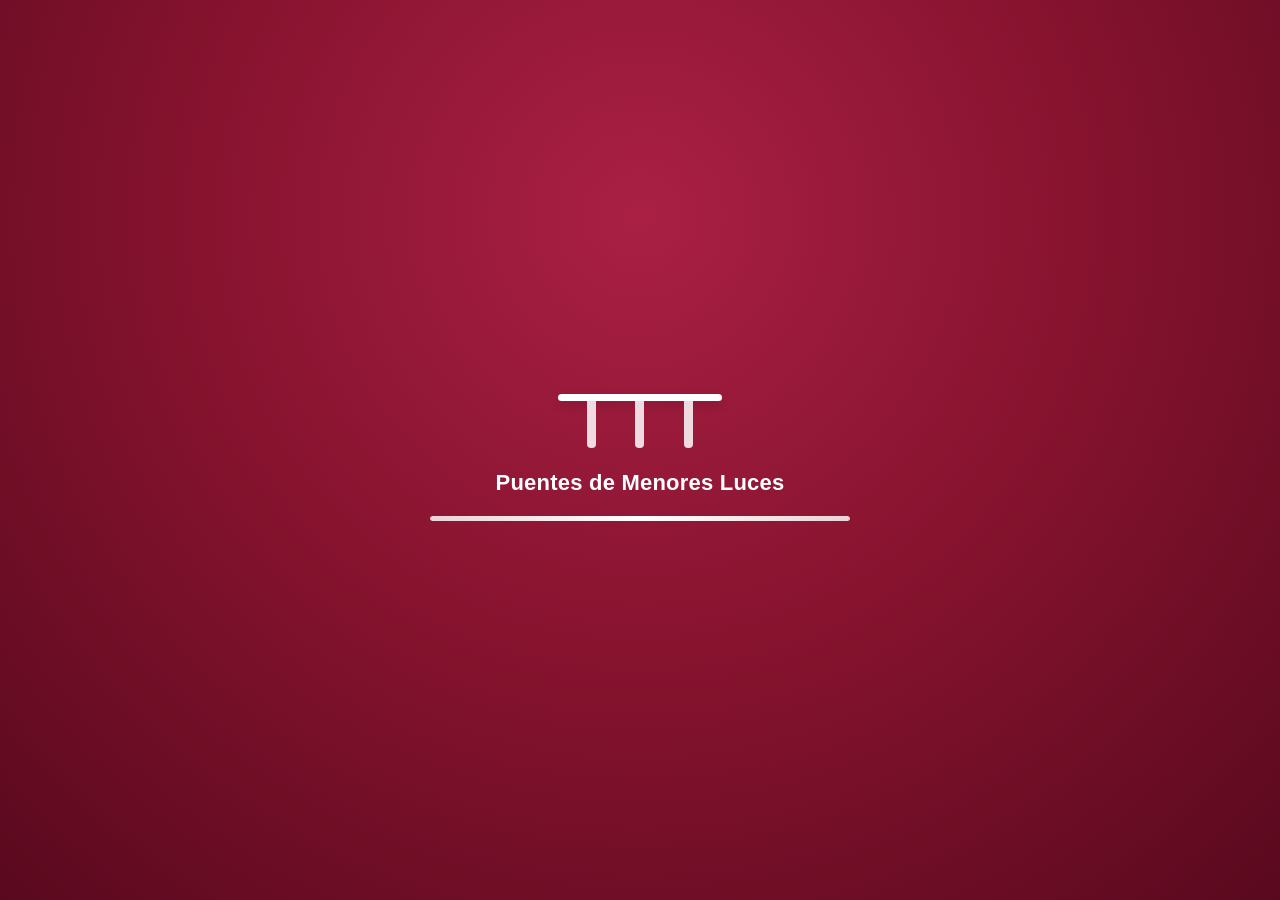
==== index.html @ 10ccc9e3 "Version inicial Dashboard PML VRAEM" ====
<!DOCTYPE html>
<html lang="es">
<head>
  <meta charset="UTF-8">
  <meta name="viewport" content="width=device-width, initial-scale=1.0">
  <title>Puentes de Menores Luces VRAEM</title>

  <link rel="preload" as="image" href="img/portada/puente-vraem-fondo.png">
  <link rel="prefetch" href="territorio.html">

  <link rel="stylesheet"
        href="https://cdn.jsdelivr.net/npm/bootstrap-icons@1.11.3/font/bootstrap-icons.min.css">

  <link rel="stylesheet" href="css/base.css">
  <link rel="stylesheet" href="css/portada.css?v=20260911-5">
</head>

<body class="cover-page">

  <div class="cover-loader" id="coverLoader">
    <div class="cover-loader__content">
      <div class="cover-loader__bridge" aria-hidden="true">
        <span class="cover-loader__deck"></span>
        <span class="cover-loader__pillar cover-loader__pillar--1"></span>
        <span class="cover-loader__pillar cover-loader__pillar--2"></span>
        <span class="cover-loader__pillar cover-loader__pillar--3"></span>
      </div>

      <p class="cover-loader__title">Puentes de Menores Luces</p>

      <div class="cover-loader__track" aria-hidden="true">
        <span class="cover-loader__progress"></span>
      </div>
    </div>
  </div>

  <main class="cover">
    <section class="cover__stage" id="coverStage">

      <div class="cover__photo" aria-hidden="true"></div>
      <div class="cover__photo-shade" aria-hidden="true"></div>

      <div class="cover__left-overlay" aria-hidden="true"></div>
      <div class="cover__center-overlay" aria-hidden="true"></div>
      <div class="cover__right-overlay" aria-hidden="true"></div>

      <div class="cover__brand cover-piece">
        <img
          src="img/logos/logo-pvdes.png"
          alt="Provías Descentralizado"
          class="cover__brand-logo"
        >
      </div>

      <div class="cover__update cover-piece">
        <span>Actualización</span>
        <strong>11 set. 2026</strong>
        <small>10:24 a. m.</small>
      </div>

      <div class="cover__copy">
        <h1 class="cover__title">
          <span class="cover__title-kicker cover-piece">PUENTES DE</span>
          <span class="cover__title-mainline cover-piece">MENORES LUCES</span>
          <strong class="cover__title-vraem cover-piece">VRAEM</strong>

          <span class="cover__title-bottom cover-piece">
            <i aria-hidden="true"></i>
            Y ZONAS DE INFLUENCIA
          </span>
        </h1>
      </div>

      <div class="cover__benefits">
        <div class="cover-benefit cover-piece">
          <div class="cover-benefit__icon">
            <i class="bi bi-people"></i>
          </div>
          <span>Más integración</span>
        </div>

        <div class="cover-benefit cover-piece">
          <div class="cover-benefit__icon">
            <i class="bi bi-buildings"></i>
          </div>
          <span>Más desarrollo</span>
        </div>

        <div class="cover-benefit cover-piece">
          <div class="cover-benefit__icon">
            <i class="bi bi-heart-pulse"></i>
          </div>
          <span>Más bienestar</span>
        </div>
      </div>

      <div class="cover__territory">
        <img
          src="img/ui/peru-map.svg"
          alt="Mapa del Perú"
          class="cover-map cover-piece"
        >

        <p class="cover__territory-message cover-piece">
          Infraestructura<br>
          que une<br>
          personas
        </p>

        <span class="cover__territory-stroke cover-piece"></span>
      </div>

      <a class="cover__start cover-piece" href="territorio.html">
        <span>Iniciar</span>

        <em class="cover__start-arrow">
          <i class="bi bi-arrow-right"></i>
        </em>
      </a>

      <footer class="cover__footer cover-piece">
        <div class="cover__footer-line"></div>
        <p>PROVÍAS DESCENTRALIZADO</p>
        <span>Gerencia de Monitoreo y Seguimiento</span>
      </footer>

    </section>
  </main>

  <script src="js/portada.js?v=20260911-5"></script>
</body>
</html>
---- css/base.css ----
:root {
  --vino: #8f1733;
  --vino-oscuro: #6e1026;
  --azul: #173a56;
  --verde: #15835e;

  --fondo: #f5f6f8;
  --superficie: #ffffff;
  --borde: #e2e6eb;

  --texto: #182434;
  --texto-secundario: #6c7887;

  --radio: 12px;
  --radio-sm: 8px;

  --sombra: 0 4px 14px rgba(21, 33, 51, 0.08);
  --sidebar-ancho: 220px;
}

* {
  box-sizing: border-box;
}

html,
body {
  margin: 0;
  min-height: 100%;
}

body {
  font-family: Arial, Helvetica, sans-serif;
  background: var(--fondo);
  color: var(--texto);
}

button,
select,
input {
  font: inherit;
}

button {
  cursor: pointer;
}

a {
  color: inherit;
  text-decoration: none;
}
---- css/portada.css ----
/* =========================================================
   PORTADA V0.8
   Ajuste principal:
   - el mapa del Perú deja de ser una aproximación inline
   - ahora se usa un SVG vectorial aparte: img/ui/peru-map.svg
   ========================================================= */

:root {
  --cover-wine: #8e1431;
  --cover-wine-2: #aa1c40;
  --cover-red: #ef294b;
}

html,
body.cover-page {
  width: 100%;
  min-height: 100%;
}

body.cover-page {
  margin: 0;
  overflow-x: hidden;
  background: #e8ebef;
  color: #fff;
}

.cover-loader {
  position: fixed;
  inset: 0;
  z-index: 9999;
  display: grid;
  place-items: center;
  background: radial-gradient(circle at 50% 24%, #aa2045 0%, #87132f 47%, #59091e 100%);
  transition: opacity .48s ease, visibility .48s ease;
}

.cover-loader.is-hidden {
  opacity: 0;
  visibility: hidden;
  pointer-events: none;
}

.cover-loader__content {
  width: min(420px, calc(100vw - 44px));
  text-align: center;
}

.cover-loader__bridge {
  width: 164px;
  height: 72px;
  position: relative;
  margin: 0 auto 18px;
}

.cover-loader__deck {
  position: absolute;
  left: 0;
  right: 0;
  top: 14px;
  height: 7px;
  border-radius: 999px;
  background: #fff;
  box-shadow: 0 4px 12px rgba(0,0,0,.12);
  animation: loaderDeck 1.05s ease-in-out infinite alternate;
}

.cover-loader__pillar {
  position: absolute;
  top: 20px;
  width: 9px;
  height: 48px;
  border-radius: 0 0 4px 4px;
  background: rgba(255,255,255,.84);
}

.cover-loader__pillar--1 { left: 29px; }
.cover-loader__pillar--2 { left: 77px; }
.cover-loader__pillar--3 { right: 29px; }

@keyframes loaderDeck {
  from { transform: scaleX(.84); opacity: .58; }
  to   { transform: scaleX(1); opacity: 1; }
}

.cover-loader__title {
  margin: 0 0 20px;
  color: #fff;
  font-size: 22px;
  font-weight: 800;
  letter-spacing: .01em;
}

.cover-loader__track {
  height: 5px;
  overflow: hidden;
  border-radius: 999px;
  background: rgba(255,255,255,.14);
}

.cover-loader__progress {
  display: block;
  width: 0%;
  height: 100%;
  border-radius: inherit;
  background: linear-gradient(90deg, rgba(255,255,255,.78), #fff, rgba(255,255,255,.78));
  animation: coverProgress 1.32s cubic-bezier(.2,.7,.2,1) forwards;
}

@keyframes coverProgress {
  0%   { width: 0%; }
  30%  { width: 31%; }
  62%  { width: 68%; }
  100% { width: 100%; }
}

.cover {
  min-height: 100vh;
  display: grid;
  place-items: center;
  padding: 8px;
  background: linear-gradient(180deg, #89132f 0 34px, #eceff2 34px 100%);
}

.cover__stage {
  width: min(100%, 1600px);
  aspect-ratio: 16 / 9;
  position: relative;
  isolation: isolate;
  overflow: hidden;
  border: 4px solid rgba(255,255,255,.92);
  background: #263744;
  box-shadow: 0 16px 42px rgba(34,20,26,.22);
}

.cover-piece { opacity: 0; }

.cover__photo {
  view-transition-name: shared-bridge-photo;

  position: absolute;
  inset: 0;
  z-index: 0;
  opacity: 0;
  background-image: url("../img/portada/puente-vraem-fondo.png");
  background-size: cover;
  background-position: center center;
  transform: scale(1.08);
}

.cover__stage.is-assembling .cover__photo {
  animation: assemblePhoto .82s cubic-bezier(.2,.72,.25,1) forwards;
}

@keyframes assemblePhoto {
  from {
    opacity: 0;
    transform: scale(1.08);
    filter: brightness(.78) saturate(.86);
  }
  to {
    opacity: 1;
    transform: scale(1.02);
    filter: brightness(1) saturate(1);
  }
}

.cover__photo::after {
  content: "";
  position: absolute;
  inset: 0;
  background: linear-gradient(180deg, rgba(22,30,42,.08), rgba(22,30,42,.16) 100%);
}

.cover__photo-shade {
  position: absolute;
  inset: 0;
  z-index: 1;
  opacity: 0;
  background:
    radial-gradient(circle at 19% 39%, rgba(156,20,56,.22), transparent 35%),
    linear-gradient(90deg, rgba(17,18,28,.06) 0%, rgba(17,18,28,.02) 36%, rgba(17,18,28,.10) 100%);
}

.cover__stage.is-assembling .cover__photo-shade {
  animation: simpleFade .48s ease .48s forwards;
}

.cover__left-overlay {
  position: absolute;
  z-index: 2;
  inset: 0 auto 0 0;
  width: 48%;
  opacity: 0;
  clip-path: polygon(0 0, 83% 0, 97% 100%, 0 100%);
  background: linear-gradient(90deg, rgba(112,7,34,.96) 0%, rgba(136,14,45,.88) 62%, rgba(143,19,49,.48) 100%);
  transform: translateX(-12%);
}

.cover__stage.is-assembling .cover__left-overlay {
  animation: assembleLeft .58s cubic-bezier(.18,.78,.25,1) .34s forwards;
}

@keyframes assembleLeft {
  to { opacity: 1; transform: translateX(0); }
}

.cover__center-overlay {
  position: absolute;
  z-index: 3;
  left: 41.2%;
  top: 0;
  width: 8.2%;
  height: 100%;
  opacity: 0;
  transform: skewX(-8deg) translateY(-8%);
  background: linear-gradient(180deg, rgba(197,49,83,.18) 0%, rgba(255,255,255,.03) 45%, rgba(173,29,63,.16) 100%);
  filter: blur(1px);
}

.cover__stage.is-assembling .cover__center-overlay {
  animation: assembleCenter .45s ease .62s forwards;
}

@keyframes assembleCenter {
  to { opacity: 1; transform: skewX(-8deg) translateY(0); }
}

.cover__right-overlay {
  position: absolute;
  z-index: 4;
  right: 0;
  bottom: 0;
  width: 48%;
  height: 58%;
  opacity: 0;
  clip-path: polygon(100% 0, 100% 100%, 0 100%);
  background: linear-gradient(145deg, rgba(184,31,65,.92) 0%, rgba(145,17,49,.95) 53%, rgba(91,7,29,.98) 100%);
  transform: translate(8%, 10%);
}

.cover__stage.is-assembling .cover__right-overlay {
  animation: assembleRight .6s cubic-bezier(.18,.78,.25,1) .55s forwards;
}

@keyframes assembleRight {
  to { opacity: 1; transform: translate(0,0); }
}

.cover__brand {
  position: absolute;
  top: 13.5%;
  left: 2.5%;
  z-index: 7;
  width: min(42%, 520px);
  transform: translateY(-16px);
}

.cover__stage.is-assembling .cover__brand {
  animation: assembleDown .45s ease .74s forwards;
}

.cover__brand-logo {
  view-transition-name: shared-brand-logo;

  display: block;
  max-width: 100%;
  max-height: 74px;
  object-fit: contain;
  padding: 4px 7px;
  border-radius: 4px;
  background: #fff;
  box-shadow: 0 6px 20px rgba(16,26,38,.16);
}

.cover__update {
  position: absolute;
  top: 0;
  right: 1.2%;
  z-index: 7;
  min-width: 128px;
  display: grid;
  gap: 2px;
  padding: 10px 13px 12px;
  background: linear-gradient(180deg, rgba(26,41,58,.96), rgba(20,34,48,.98));
  border-radius: 0 0 6px 6px;
  box-shadow: 0 7px 18px rgba(0,0,0,.18);
  transform: translateY(-100%);
}

.cover__stage.is-assembling .cover__update {
  animation: assembleDown .42s ease .78s forwards;
}

.cover__update span { font-size: clamp(9px, .85vw, 13px); }
.cover__update strong { font-size: clamp(11px, 1vw, 15px); }
.cover__update small { color: rgba(255,255,255,.90); font-size: clamp(10px, .9vw, 14px); }

.cover__copy {
  position: absolute;
  z-index: 6;
  left: 3.7%;
  top: 29.5%;
  width: 45%;
}

.cover__title {
  margin: 0;
  color: #fff;
  text-transform: uppercase;
  text-shadow: 0 3px 12px rgba(29,0,11,.20);
}

.cover__title-kicker {
  display: block;
  width: fit-content;
  margin-bottom: .8%;
  color: rgba(255,255,255,.82);
  font-size: clamp(13px, 1.25vw, 22px);
  line-height: 1;
  font-weight: 800;
  letter-spacing: .18em;
  padding: 6px 12px 5px;
  border-radius: 999px;
  background: rgba(255,255,255,.08);
  border: 1px solid rgba(255,255,255,.10);
  transform: translateX(-20px);
}

.cover__stage.is-assembling .cover__title-kicker {
  animation: assembleTextX .4s ease .92s forwards;
}

.cover__title-mainline {
  display: block;
  margin-top: 1.5%;
  margin-bottom: 2%;
  color: #fff;
  font-size: clamp(28px, 3.4vw, 56px);
  line-height: .94;
  font-weight: 900;
  letter-spacing: -.02em;
  transform: translateX(-22px);
}

.cover__stage.is-assembling .cover__title-mainline {
  animation: assembleTextX .46s ease 1.02s forwards;
}

.cover__title-vraem {
  display: block;
  margin: 0 0 1.4%;
  color: #fff;
  font-size: clamp(72px, 9.5vw, 154px);
  line-height: .82;
  font-weight: 900;
  letter-spacing: -.045em;
  transform: translateY(16px) scale(.97);
  text-shadow: 0 8px 18px rgba(47,0,14,.16);
}

.cover__stage.is-assembling .cover__title-vraem {
  animation: assembleVraem .52s cubic-bezier(.2,.8,.2,1) 1.13s forwards;
}

@keyframes assembleVraem {
  to { opacity: 1; transform: translateY(0) scale(1); }
}

.cover__title-bottom {
  display: flex;
  align-items: center;
  gap: 12px;
  color: rgba(255,255,255,.96);
  font-size: clamp(17px, 2vw, 34px);
  line-height: 1.04;
  font-weight: 500;
  transform: translateX(-18px);
}

.cover__title-bottom i {
  width: clamp(32px, 4vw, 64px);
  height: 4px;
  flex: 0 0 auto;
  border-radius: 999px;
  background: var(--cover-red);
}

.cover__stage.is-assembling .cover__title-bottom {
  animation: assembleTextX .48s ease 1.27s forwards;
}

.cover__benefits {
  position: absolute;
  z-index: 7;
  left: 3.2%;
  bottom: 9.8%;
  width: 43%;
  display: grid;
  grid-template-columns: repeat(3,1fr);
  gap: 7%;
}

.cover-benefit {
  display: grid;
  justify-items: center;
  gap: 8px;
  color: #fff;
  text-align: center;
  font-size: clamp(11px,1.15vw,19px);
  font-weight: 700;
  transform: translateY(14px) scale(.96);
}

.cover__stage.is-assembling .cover-benefit:nth-child(1) { animation: benefitIn .38s ease 1.38s forwards; }
.cover__stage.is-assembling .cover-benefit:nth-child(2) { animation: benefitIn .38s ease 1.48s forwards; }
.cover__stage.is-assembling .cover-benefit:nth-child(3) { animation: benefitIn .38s ease 1.58s forwards; }

@keyframes benefitIn {
  to { opacity: 1; transform: translateY(0) scale(1); }
}

.cover-benefit__icon {
  width: clamp(52px,5.4vw,82px);
  aspect-ratio: 1;
  display: grid;
  place-items: center;
  border: 2px solid rgba(255,255,255,.94);
  border-radius: 50%;
  background: rgba(92,8,32,.22);
  box-shadow: 0 6px 16px rgba(45,0,13,.16), inset 0 0 0 1px rgba(255,255,255,.08);
  font-size: clamp(21px,2.25vw,35px);
  transition: transform .18s ease, background-color .18s ease, box-shadow .18s ease;
}

.cover-benefit:hover .cover-benefit__icon {
  transform: translateY(-4px);
  background: rgba(255,255,255,.12);
  box-shadow: 0 12px 20px rgba(45,0,13,.22);
}

.cover__territory {
  position: absolute;
  z-index: 7;
  right: 4.6%;
  bottom: 16%;
  width: 25%;
  height: 36%;
}

.cover-map {
  position: absolute;
  right: -2%;
  top: -19%;
  width: 38%;
  height: 104%;
  object-fit: contain;
  transform: translateX(18px) rotate(0deg) scale(.94);
  filter: drop-shadow(0 8px 14px rgba(39,0,10,.20));
}

/* Fallback si el SVG no puede incrustarse. */
img.cover-map {
  filter: brightness(0) invert(1) drop-shadow(0 8px 14px rgba(39,0,10,.20)) !important;
}

/* SVG incrustado: departamentos blancos por capas, controlados por CSS. */
svg.cover-map--inline {
  overflow: visible;
  filter: drop-shadow(0 8px 14px rgba(39,0,10,.20));
}

svg.cover-map--inline path[id^="PE-"] {
  fill: rgba(255,255,255,.90) !important;
  stroke: rgba(255,255,255,.98) !important;
  stroke-width: 1.15 !important;
  stroke-linejoin: round;
  vector-effect: non-scaling-stroke;
}

svg.cover-map--inline path[id^="PE-"]:nth-of-type(4n + 1) { fill: rgba(255,255,255,.98) !important; }
svg.cover-map--inline path[id^="PE-"]:nth-of-type(4n + 2) { fill: rgba(255,246,249,.90) !important; }
svg.cover-map--inline path[id^="PE-"]:nth-of-type(4n + 3) { fill: rgba(244,226,233,.82) !important; }
svg.cover-map--inline path[id^="PE-"]:nth-of-type(4n)     { fill: rgba(255,255,255,.72) !important; }

svg.cover-map--inline #PE-LKT {
  fill: rgba(255,255,255,.20) !important;
  stroke: rgba(255,255,255,.68) !important;
}


.cover__stage.is-assembling .cover-map {
  animation: mapIn .52s cubic-bezier(.2,.8,.2,1) 1.48s forwards;
}

@keyframes mapIn {
  to { opacity: 1; transform: translateX(0) rotate(0) scale(1); }
}

.cover__territory-message {
  position: absolute;
  left: 0;
  bottom: 9%;
  margin: 0;
  color: #fff;
  font-family: "Segoe Print", "Bradley Hand", cursive;
  font-size: clamp(17px,2.25vw,38px);
  line-height: 1.03;
  font-style: italic;
  font-weight: 600;
  transform: translateY(14px) rotate(-4deg);
  text-shadow: 0 3px 10px rgba(61,0,16,.24);
}

.cover__stage.is-assembling .cover__territory-message {
  animation: territoryTextIn .45s ease 1.64s forwards;
}

@keyframes territoryTextIn {
  to { opacity: 1; transform: translateY(0) rotate(-4deg); }
}

.cover__territory-stroke {
  position: absolute;
  left: 30%;
  bottom: 3%;
  width: 0;
  height: 4px;
  border-radius: 999px;
  background: var(--cover-red);
  transform: rotate(-7deg);
  opacity: 1;
}

.cover__stage.is-assembling .cover__territory-stroke {
  animation: drawTerritoryLine .38s ease 1.82s forwards;
}

@keyframes drawTerritoryLine {
  to { width: 48%; }
}

.cover__start {
  position: absolute;
  z-index: 9;
  right: 3.4%;
  bottom: 5%;
  min-width: clamp(160px, 18vw, 220px);
  min-height: clamp(48px,5vw,66px);
  display: inline-flex;
  align-items: center;
  justify-content: space-between;
  gap: 18px;
  padding: 0 clamp(18px,2vw,28px);
  border-radius: 10px;
  overflow: hidden;
  background: linear-gradient(180deg, #ffffff 0%, #f5f7fa 100%);
  color: #243648;
  font-size: clamp(13px,1.35vw,21px);
  font-weight: 800;
  box-shadow: 0 12px 28px rgba(62,0,16,.28), 0 2px 6px rgba(0,0,0,.08);
  transform: translateY(18px) scale(.97);
  transition: transform .2s ease, box-shadow .2s ease;
}

.cover__stage.is-assembling .cover__start {
  animation: startIn .48s cubic-bezier(.2,.82,.2,1) 1.9s forwards;
}

@keyframes startIn {
  to { opacity: 1; transform: translateY(0) scale(1); }
}

.cover__start::before {
  content: "";
  position: absolute;
  top: 0;
  left: -30%;
  width: 20%;
  height: 100%;
  background: linear-gradient(90deg, transparent, rgba(255,255,255,.84), transparent);
  transform: skewX(-20deg);
}

.cover__stage.is-complete .cover__start::before {
  animation: startSweep 2.4s ease-in-out 1s infinite;
}

@keyframes startSweep {
  0%, 62% { left: -30%; }
  100%    { left: 118%; }
}

.cover__start:hover {
  transform: translateY(-4px) scale(1.015);
  box-shadow: 0 18px 34px rgba(62,0,16,.34), 0 4px 10px rgba(0,0,0,.12);
}

.cover__start-arrow {
  width: 36px;
  height: 36px;
  flex: 0 0 36px;
  display: grid;
  place-items: center;
  border-radius: 50%;
  background: rgba(142,20,49,.08);
  color: var(--cover-wine);
  font-style: normal;
  font-size: 1.1em;
  transition: transform .2s ease, background-color .2s ease, color .2s ease;
}

.cover__start:hover .cover__start-arrow {
  transform: translateX(4px);
  background: var(--cover-wine);
  color: #fff;
}

.cover__footer {
  position: absolute;
  left: 3.2%;
  bottom: 2%;
  z-index: 7;
  display: flex;
  align-items: center;
  gap: 12px;
  color: rgba(255,255,255,.94);
  font-size: clamp(10px,.95vw,15px);
  font-weight: 700;
  transform: translateY(10px);
}

.cover__stage.is-assembling .cover__footer {
  animation: assembleUp .4s ease 1.78s forwards;
}

.cover__footer-line {
  width: 58px;
  height: 4px;
  border-radius: 999px;
  background: rgba(255,255,255,.92);
}

.cover__footer p,
.cover__footer span {
  margin: 0;
}

.cover__footer span {
  font-weight: 500;
  opacity: .88;
}

@keyframes simpleFade {
  to { opacity: 1; }
}

@keyframes assembleDown {
  to { opacity: 1; transform: translateY(0); }
}

@keyframes assembleUp {
  to { opacity: 1; transform: translateY(0); }
}

@keyframes assembleTextX {
  to { opacity: 1; transform: translateX(0); }
}

.cover__stage.is-complete .cover__photo {
  opacity: 1;
  transform: scale(1.02);
  filter: brightness(1) saturate(1);
  animation: none;
}

.cover__stage.is-complete .cover__photo-shade,
.cover__stage.is-complete .cover__left-overlay,
.cover__stage.is-complete .cover__center-overlay,
.cover__stage.is-complete .cover__right-overlay {
  opacity: 1;
}


@media (max-width: 920px) {
  .cover { padding: 0; }

  .cover__stage {
    width: 100%;
    min-height: 100vh;
    aspect-ratio: auto;
    border: 0;
  }

  .cover__left-overlay { width: 74%; }
  .cover__brand { width: 65%; }
  .cover__copy { top: 28%; width: 66%; }
  .cover__benefits { width: 58%; bottom: 14%; }
  .cover__territory { width: 33%; right: 3%; }
  .cover__right-overlay { width: 58%; }
}

@media (max-width: 640px) {
  .cover__photo { background-position: 62% center; }

  .cover__left-overlay {
    width: 100%;
    clip-path: none;
    background: linear-gradient(90deg, rgba(99,7,31,.94), rgba(122,12,42,.72));
  }

  .cover__center-overlay { display: none; }
  .cover__brand { top: 8%; width: 74%; }
  .cover__copy { top: 25%; left: 5%; width: 90%; }
  .cover__title-kicker { font-size: clamp(12px,4vw,17px); }
  .cover__title-mainline { font-size: clamp(23px,7vw,35px); }
  .cover__title-vraem { font-size: clamp(62px,21vw,102px); }
  .cover__title-bottom { font-size: clamp(17px,5vw,26px); }

  .cover__benefits {
    left: 4%;
    width: 92%;
    bottom: 16%;
    gap: 3%;
  }

  .cover__territory,
  .cover__footer {
    display: none;
  }

  .cover__right-overlay {
    height: 34%;
    width: 100%;
  }

  .cover__start {
    left: 5%;
    right: auto;
    bottom: 5%;
  }
}

@media (prefers-reduced-motion: reduce) {
  *,
  *::before,
  *::after {
    animation-duration: .01ms !important;
    animation-iteration-count: 1 !important;
    transition-duration: .01ms !important;
  }

  .cover-piece,
  .cover__photo,
  .cover__photo-shade,
  .cover__left-overlay,
  .cover__center-overlay,
  .cover__right-overlay {
    opacity: 1 !important;
  }
}


/* =========================================================
   NAVEGACIÓN ESTABLE
   El botón se habilita solo al terminar el ensamblaje inicial.
   La navegación sigue siendo un enlace HTML nativo.
   ========================================================= */

.cover__start {
  pointer-events: none;
}

.cover__stage.is-complete .cover__start {
  pointer-events: auto;
}

/* =========================================================
   TRANSICIONES ENTRE DOCUMENTOS
   Foto: portada completa -> bloque fotográfico de Territorio.
   ========================================================= */

@view-transition {
  navigation: auto;
}

::view-transition-old(root),
::view-transition-new(root),
::view-transition-old(shared-bridge-photo),
::view-transition-new(shared-bridge-photo),
::view-transition-old(shared-brand-logo),
::view-transition-new(shared-brand-logo) {
  mix-blend-mode: normal;
}

/* El documento acompaña suavemente, pero no compite con la foto. */
::view-transition-group(root) {
  animation-duration: .58s;
  animation-timing-function: cubic-bezier(.22,.78,.22,1);
}

::view-transition-old(root) {
  animation: coverRootOut .52s ease both;
}

::view-transition-new(root) {
  animation: coverRootIn .58s ease both;
}

/* La fotografía es el elemento protagonista. */
::view-transition-group(shared-bridge-photo) {
  z-index: 100;
  animation-duration: 1.32s;
  animation-timing-function: cubic-bezier(.16,.84,.18,1);
  overflow: clip;
}

::view-transition-image-pair(shared-bridge-photo) {
  isolation: isolate;
}

::view-transition-old(shared-bridge-photo),
::view-transition-new(shared-bridge-photo) {
  width: 100%;
  height: 100%;
  object-fit: cover;
  backface-visibility: hidden;
}

::view-transition-group(shared-brand-logo) {
  z-index: 110;
  animation-duration: .92s;
  animation-timing-function: cubic-bezier(.18,.82,.22,1);
}

@keyframes coverRootOut {
  from { opacity: 1; }
  to   { opacity: .34; }
}

@keyframes coverRootIn {
  from { opacity: .22; }
  to   { opacity: 1; }
}


/* =========================================================
   PORTADA → TERRITORIO | MORPH DETERMINISTA EN PRIMER INGRESO
   El iframe precargado conserva el mismo viewport y entrega las
   coordenadas finales exactas de la foto de Territorio.
   ========================================================= */

.cover-prewarm-frame {
  position: fixed !important;
  inset: 0 !important;
  width: 100vw !important;
  height: 100vh !important;
  border: 0 !important;
  opacity: 0 !important;
  pointer-events: none !important;
  z-index: -2147483000 !important;
}

.cover-transition-overlay {
  position: fixed;
  pointer-events: none;
}

.cover-transition-backdrop {
  inset: 0;
  z-index: 99990;
  opacity: 0;
  background:
    linear-gradient(180deg, #89132f 0 66px, #eef1f4 66px 100%);
  transition: opacity .46s ease;
}

.cover-transition-backdrop.is-active {
  opacity: 1;
}

.cover-transition-target-frame {
  z-index: 99991;
  opacity: 0;
  transform: translateY(12px) scale(.995);
  border: 1px solid rgba(220,226,233,.92);
  border-radius: 24px;
  background: #fff;
  box-shadow:
    0 18px 42px rgba(24,34,48,.13),
    0 2px 8px rgba(24,34,48,.05);
  transition:
    opacity .50s ease .12s,
    transform .78s cubic-bezier(.18,.82,.22,1) .04s;
}

.cover-transition-target-frame.is-active {
  opacity: 1;
  transform: translateY(0) scale(1);
}

.cover-transition-photo {
  z-index: 99994;
  overflow: hidden;
  opacity: 1;
  background-image: url("../img/portada/puente-vraem-fondo.png");
  background-size: cover;
  background-position: center center;
  border-radius: 0;
  box-shadow: 0 16px 42px rgba(34,20,26,.22);
  transition:
    left .92s cubic-bezier(.16,.84,.18,1),
    top .92s cubic-bezier(.16,.84,.18,1),
    width .92s cubic-bezier(.16,.84,.18,1),
    height .92s cubic-bezier(.16,.84,.18,1),
    border-radius .92s cubic-bezier(.16,.84,.18,1),
    background-position .92s cubic-bezier(.16,.84,.18,1),
    box-shadow .92s ease;
}

.cover-transition-photo::after {
  content: "";
  position: absolute;
  inset: 0;
  background:
    linear-gradient(90deg, transparent 0%, rgba(255,255,255,.04) 100%),
    linear-gradient(180deg, rgba(22,30,42,.06), rgba(22,30,42,.14));
  transition: opacity .92s ease;
}

.cover-transition-photo.is-active::after {
  opacity: .52;
}

body.is-photo-morphing .cover__stage > *:not(.cover__photo) {
  opacity: 0 !important;
  transition: opacity .30s ease, transform .38s ease !important;
}

body.is-photo-morphing .cover__stage > .cover__photo {
  opacity: 0 !important;
  transition: opacity .12s ease !important;
}

@media (prefers-reduced-motion: reduce) {
  .cover-transition-target-frame,
  .cover-transition-photo,
  .cover-transition-backdrop {
    transition-duration: .01ms !important;
  }
}
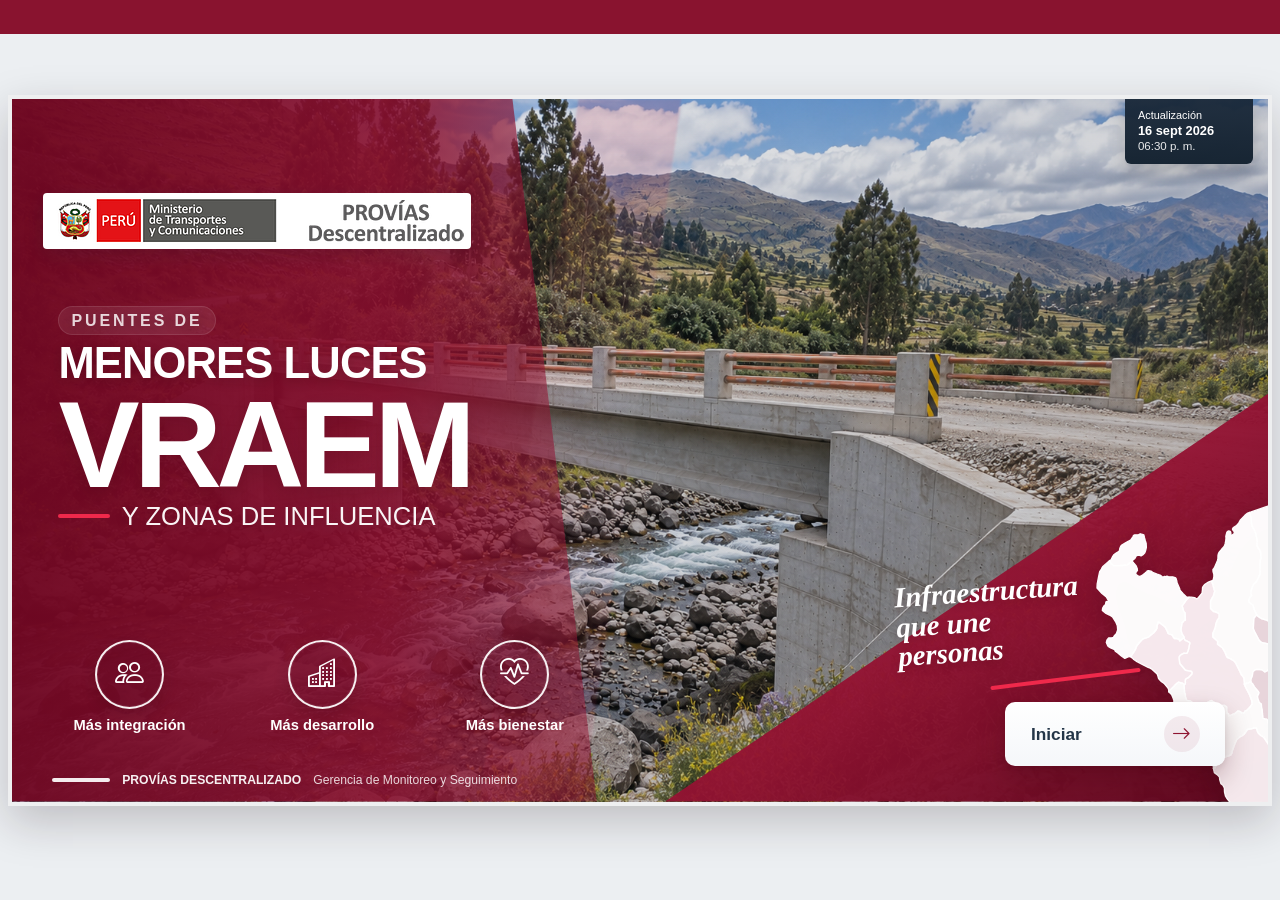
==== commit 6449a22e: "Actualiza dashboard VRAEM" ====
--- a/index.html
+++ b/index.html
@@ -54,8 +54,8 @@
 
       <div class="cover__update cover-piece">
         <span>Actualización</span>
-        <strong>11 set. 2026</strong>
-        <small>10:24 a. m.</small>
+        <strong>16 sept 2026</strong>
+        <small>06:30 p. m.</small>
       </div>
 
       <div class="cover__copy">
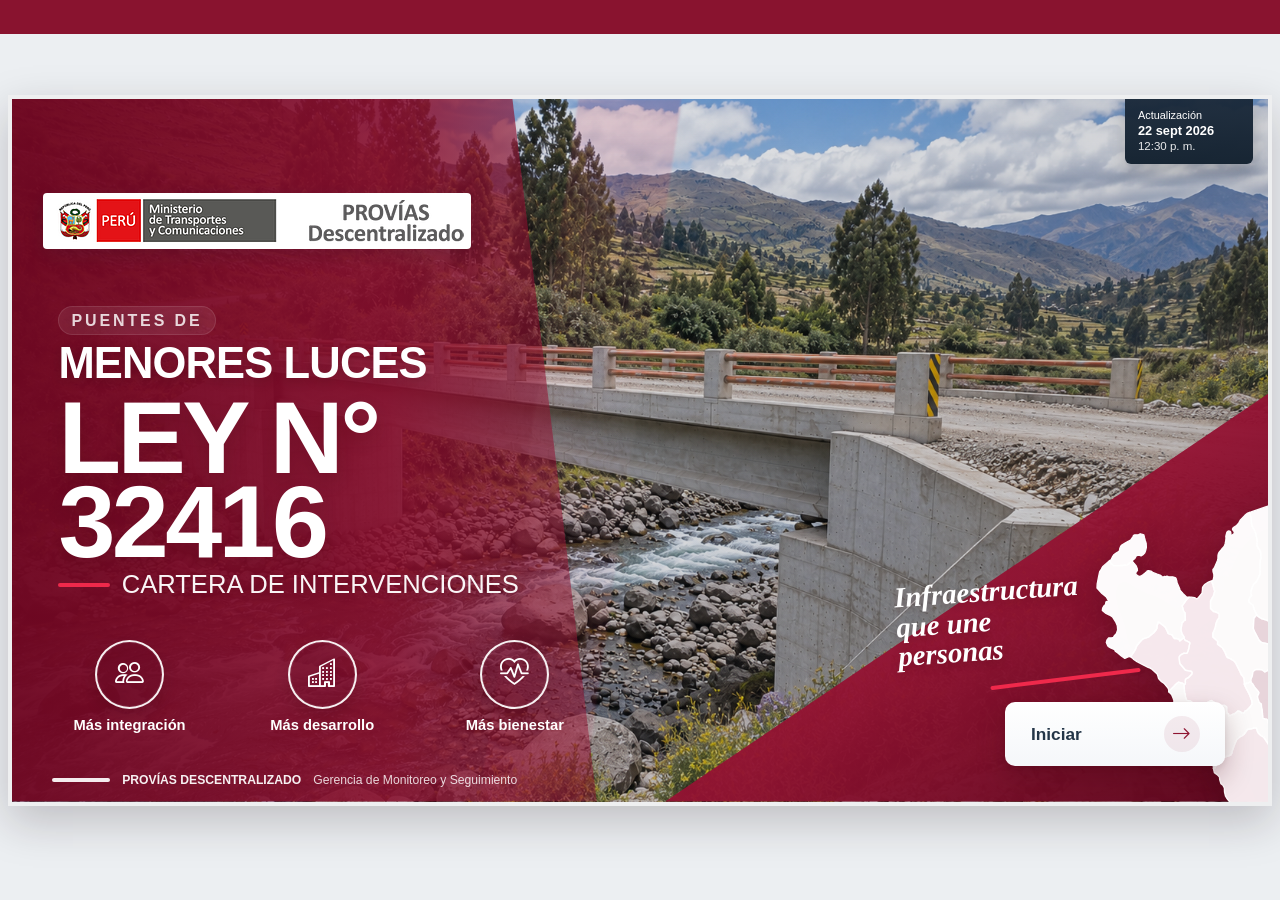
==== commit c2e6988a: "Describe brevemente el cambio" ====
--- a/index.html
+++ b/index.html
@@ -3,7 +3,7 @@
 <head>
   <meta charset="UTF-8">
   <meta name="viewport" content="width=device-width, initial-scale=1.0">
-  <title>Puentes de Menores Luces VRAEM</title>
+  <title>Puentes de Menores Luces | Ley N.° 32416</title>
 
   <link rel="preload" as="image" href="img/portada/puente-vraem-fondo.png">
   <link rel="prefetch" href="territorio.html">
@@ -54,19 +54,19 @@
 
       <div class="cover__update cover-piece">
         <span>Actualización</span>
-        <strong>16 sept 2026</strong>
-        <small>06:30 p. m.</small>
+        <strong>22 sept 2026</strong>
+        <small>12:30 p. m.</small>
       </div>
 
       <div class="cover__copy">
         <h1 class="cover__title">
           <span class="cover__title-kicker cover-piece">PUENTES DE</span>
           <span class="cover__title-mainline cover-piece">MENORES LUCES</span>
-          <strong class="cover__title-vraem cover-piece">VRAEM</strong>
+          <strong class="cover__title-vraem cover-piece">LEY N° 32416</strong>
 
           <span class="cover__title-bottom cover-piece">
             <i aria-hidden="true"></i>
-            Y ZONAS DE INFLUENCIA
+            CARTERA DE INTERVENCIONES
           </span>
         </h1>
       </div>
--- a/css/portada.css
+++ b/css/portada.css
@@ -948,3 +948,17 @@
     transition-duration: .01ms !important;
   }
 }
+
+/* ============================================================
+   2026-09-22 · Ajuste de escala del título Ley N.° 32416
+   ============================================================ */
+.cover__title-vraem{
+  font-size:clamp(62px,8vw,128px);
+  letter-spacing:-.035em;
+}
+
+@media (max-width:640px){
+  .cover__title-vraem{
+    font-size:clamp(54px,18vw,88px);
+  }
+}
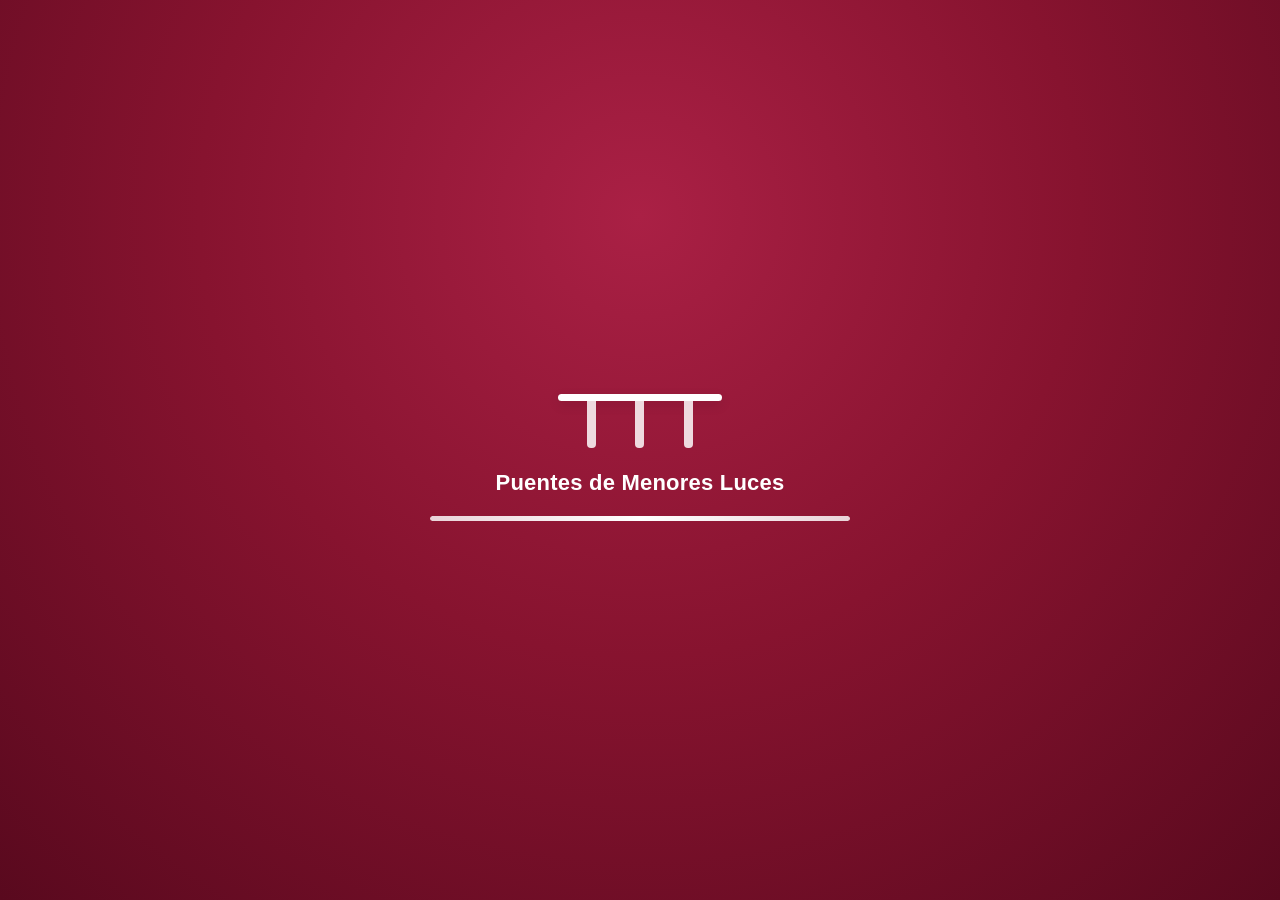
==== commit 1ee8a4c3: "Update index.html" ====
--- a/index.html
+++ b/index.html
@@ -54,7 +54,7 @@
 
       <div class="cover__update cover-piece">
         <span>Actualización</span>
-        <strong>22 sept 2026</strong>
+        <strong>09 oct 2026</strong>
         <small>12:30 p. m.</small>
       </div>
 
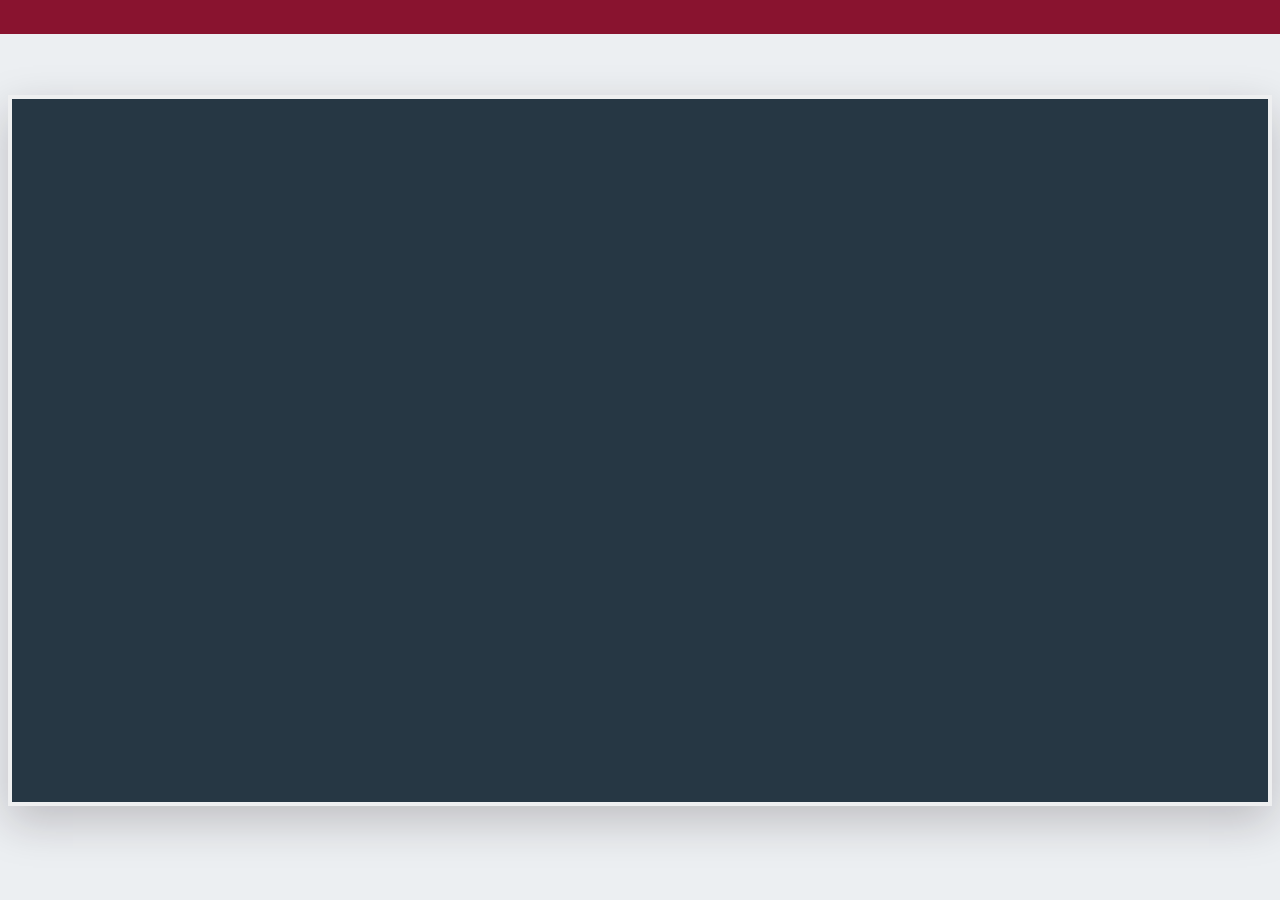
==== commit 3c90f0c1: "Actualizar tablero Ley 32416" ====
--- a/index.html
+++ b/index.html
@@ -54,7 +54,7 @@
 
       <div class="cover__update cover-piece">
         <span>Actualización</span>
-        <strong>09 oct 2026</strong>
+        <strong>06 oct 2026</strong>
         <small>12:30 p. m.</small>
       </div>
 
